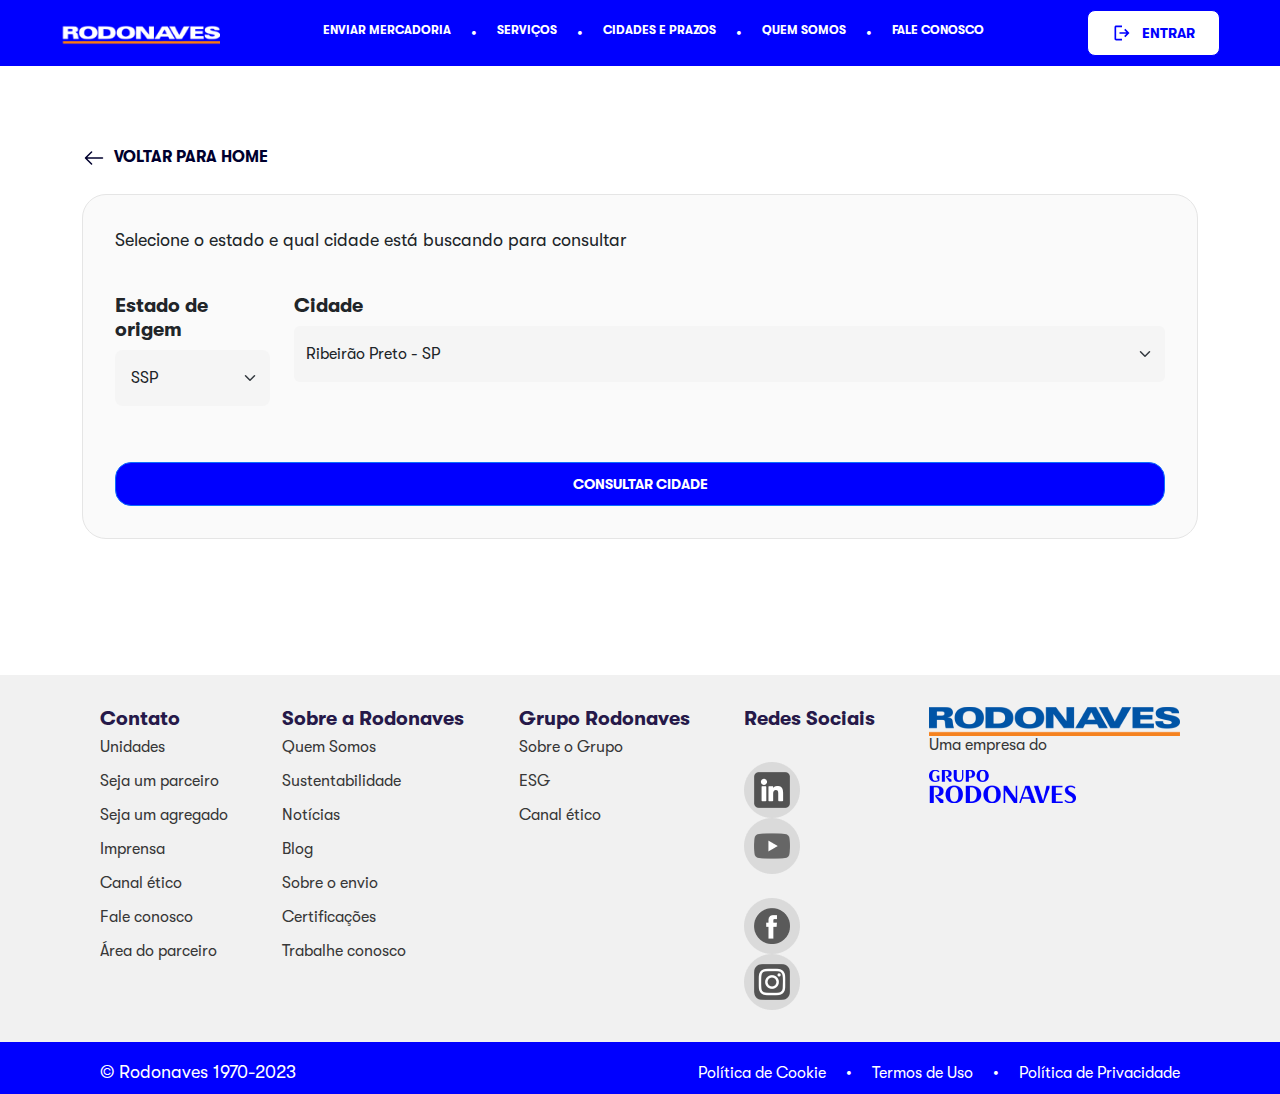
==== address-locator.html @ 91334542 "address locator cmp added" ====
<!DOCTYPE html>
<html lang="en" class="no-js">
<head>
   <meta charset="utf-8">
   <meta http-equiv="x-ua-compatible" content="ie=edge">
   <meta name="viewport" content="width=device-width, initial-scale=1.0, shrink-to-fit=no">
   <meta name="keywords" content="clean,creative"/>
   <meta name="description" content="Bootstrap5">
   <meta name="author" content=""/>
   <meta name="color-scheme" content="light dark">
   <title>Redonaves Html template</title>
   <!-- plugins css -->
   <link rel="stylesheet" href="styles/css/bootstrap.min.css">
   <!-- main css -->
   <link rel="stylesheet" href="styles/css/fonts.css">
   <link rel="stylesheet" href="styles/css/style.css">
</head>
<body>

   <header class="header">
      <div class="header-container">
        <img src="./images/logo.png" alt="Logo" class="logo" />
        <ul class="nav-links">
          <li><a href="#">ENVIAR MERCADORIA</a></li>
          <li>•</li>

          <li>
            <a href="#">
              SERVIÇOS
              <!-- <span><img src="./images/chevron-down.png" alt="" /></span
            > -->
            </a>
            <!-- <div class="dropdown-content">
              <a href="#">Service 1</a>
              <a href="#">Service 2</a>
              <a href="#">Service 3</a>
            </div> -->
          </li>
          <li>•</li>

          <li>
            <a href="#"
              >CIDADES E PRAZOS
              <!-- <span
                ><img src="./images/chevron-down.png" alt="" /></span
            > -->
            </a>
            <!-- <div class="dropdown-content">
              <a href="#">Contact 1</a>
              <a href="#">Contact 2</a>
            </div> -->
          </li>
          <li>•</li>

          <li><a href="#">QUEM SOMOS</a></li>
          <li>•</li>

          <li>
            <a href="#">FALE CONOSCO</a>
          </li>
        </ul>
        <button class="login-button">
          <span><img src="./images/Icon-test.svg" alt="" /></span>ENTRAR
        </button>
        <div class="mobile-nav">
          <img class="menu" src="./images/menu.png" alt="" />
          <img class="user" src="./images/user.png" alt="" />
        </div>
      </div>
    </header>

    <div class="page-wrapper">
      <div class="address-locator">
        <div class="address-locator__inner container">
            <a href="#" class="link-back-to-home">
                <svg class="link-back-to-home__icon" xmlns="http://www.w3.org/2000/svg" width="24" height="24" viewBox="0 0 24 24" fill="none">
                    <path d="M9.57 5.92993L3.5 11.9999L9.57 18.0699M20.5 11.9999H3.67" stroke="#00002E" stroke-width="1.5" stroke-miterlimit="10" stroke-linecap="round" stroke-linejoin="round"/>
                    </svg>
                <span>Voltar para home</span> 
            </a>
            <div class="form-redonaves">
                <p class="form-header">Selecione o estado e qual cidade está buscando para consultar</p>
                <form>
                    <div class="row form-group">
                      <div class="col-md-2">
                        <div class="mb-3">
                            <label class="form-label">Estado de origem</label>
                            <select class="form-select form-select-lg" aria-label="select box">
                                <option selected>SSP</option>
                                <option value="1">One</option>
                                <option value="2">Two</option>
                                <option value="3">Three</option>
                              </select>
                        </div>
                      </div>
                      <div class="col-md-10">
                        <label for="selectFormOne" class="form-label">Cidade</label>
                        <select class="form-select mb-3" aria-label="">
                            <option selected>Ribeirão Preto - SP</option>
                            <option value="1">One</option>
                            <option value="2">Two</option>
                            <option value="3">Three</option>
                          </select>
                      </div>
                    </div>
                    <div class="row">
                        <div class="col-12">
                              <button type="submit" class="btn btn-primary btn-submit">CONSULTAR CIDADE</button>
                        </div>
                    </div>
                </form>
            </div>
        </div>
      </div>
    </div>


    <!-- footer -->
    <footer>
      <div class="footer-container">
        <div class="footer-row">
          <h2>Contato</h2>
          <p>Unidades</p>
          <p>Seja um parceiro</p>
          <p>Seja um agregado</p>
          <p>Imprensa</p>
          <p>Canal ético</p>
          <p>Fale conosco</p>
          <p>Área do parceiro</p>
        </div>
        <div class="footer-row">
          <h2>Sobre a Rodonaves</h2>
          <p>Quem Somos</p>
          <p>Sustentabilidade</p>
          <p>Notícias</p>
          <p>Blog</p>
          <p>Sobre o envio</p>
          <p>Certificações</p>
          <p>Trabalhe conosco</p>
        </div>
        <div class="footer-row">
          <h2>Grupo Rodonaves</h2>
          <p>Sobre o Grupo</p>
          <p>ESG</p>
          <p>Canal ético</p>
        </div>
        <div class="footer-row">
          <h2>Redes Sociais</h2>
          <br />
          <a href=""><img src="./images/LinkedIn.png" alt="" /></a>
          <a href=""><img src="./images/YouTube.png" alt="" /></a> <br />
          <a href=""><img src="./images/Facebook.png" alt="" /></a>
          <a href=""><img src="./images/Instagram.png" alt="" /></a>
        </div>

        <div class="footer-row">
          <img src="./images/Logo-Rodonaves.png" alt="" />
          <p>Uma empresa do</p>
          <img src="./images/logo-grupo-rodonaves.png" alt="" />
        </div>
      </div>
    </footer>
    <div class="bottom-sec">
      <div class="bottom-wrap">
        <div class="copyright">
          <p>© Rodonaves 1970-2023</p>
        </div>
        <div class="bottom-links">
          <a href="#">Política de Cookie</a><span> • </span>
          <a href="#">Termos de Uso</a><span> • </span>
          <a href="#">Política de Privacidade</a>
        </div>
      </div>
    </div>

   <!-- jQuery -->
   <script src="scripts/jquery-3.7.1.min.js"></script>
   <script src="scripts/jquery-migrate-3.4.1.min.js"></script>
   <!-- plugins and framework js -->
   <script src="scripts/bootstrap.bundle.min.js"></script>
   <!-- Custom js -->
   <script src="scripts/main.js"></script>
</body>
</html>
---- styles/css/fonts.css ----
@font-face {
    font-family: "GT-Walsheim";
    src: url("../../fonts/GT-Walsheim/GT-Walsheim-Regular.woff2") format("woff2"),
      url("../../fonts/GT-Walsheim/GT-Walsheim-Regular.woff") format("woff");
    font-weight: normal;
    font-style: normal;
  }
  
  @font-face {
    font-family: "GT-Walsheim";
    src: url("../../fonts/GT-Walsheim/GT-Walsheim-Bold.woff2") format("woff2"),
      url("../../fonts/GT-Walsheim/GT-Walsheim-Bold-Oblique.woff") format("woff");
    font-weight: 700;
    font-style: 400;
  }
---- styles/css/style.css ----
:root {
  --body-font: "GT-Walsheim";
  --header-font: "GT-Walsheim";
  --color-white:#ffffff;
  --color-black:#000000;
  --color-primary:#00002E;
  --color-secondary:#0000ff;
  --color-success:#28a745;
  --color-danger:#dc3545;
  --color-warning:#ffc107;
  --color-info:#17a2b8;
  --bg-white:#ffffff;
  --bg-black:#000000;
  --bg-primary:#0000ff;
  --bg-secondary:#0070F7;
  --bg-success:#28a745;
  --bg-danger:#dc3545;
  --bg-warning:#ffc107;
  --bg-info:#17a2b8;
}

*,
*::before,
*::after {
  box-sizing: border-box;
}

html {
  scroll-behavior: smooth;
}

img,
picture,
svg,
video {
  display: block;
  max-width: 100%;
}

input,
textarea,
button,
select {
  font: inherit;
}

:focus {
  box-shadow: none;
}

:disabled {
  cursor: not-allowed;
}

body {
  font-family: var(--body-font);
}

h1,
h2,
h3,
h4,
h5,
h6 {
  font-family: var(--header-font);
}

h2 {
  font-size: 48px;
}

h3 {
  font-size: 36px;
}

h4 {
  font-size: 32px;
  line-height: 38px;
  font-weight: 700;
}

h5 {
  font-size: 22px;
}

h6 {
  font-size: 18px;
}

p {
  font-size: 16px;
}

a {
  text-decoration: none;
}

ul {
  list-style: none;
  padding-left: 0;
  margin-bottom: 0;
}

@media (min-width: 1400px) {
  .container,
  .container-lg,
  .container-md,
  .container-sm,
  .container-xl,
  .container-xxl {
    max-width: 1120px;
  }
}

/* nav */
.mobile-nav {
  display: none;
}

.header {
  background-color: #0000ff;
  color: white;
  padding: 10px 0;
}

/* New container styling */
.header-container {
  display: flex;
  align-items: center;
  justify-content: space-between;
  padding: 0 20px;
  max-width: 1200px;
  margin: auto;
}

.header img.logo {
  width: 160px;
  height: 32px;
}

.nav-links {
  list-style-type: none;
  display: flex;
  gap: 0;
}

.nav-links li {
  position: relative;
  padding: 5px 10px;
}

.nav-links li a {
  text-decoration: none;
  color: white;
  display: flex;
  transition: 0.3s ease;
  font-size: 12px;
  font-style: normal;
  font-weight: 700;
  line-height: 18px;
  text-transform: uppercase;
}

.nav-links li a:hover {
  color: #030061;
}

.nav-links li:hover .dropdown-content {
  display: block;
}

.dropdown-content {
  display: none;
  position: absolute;
  background-color: #f9f9f9;
  min-width: 160px;
  box-shadow: 0px 8px 16px 0px rgba(0, 0, 0, 0.2);
  z-index: 1;
}

.dropdown-content a {
  color: black;
  padding: 12px 16px;
  text-decoration: none;
  display: block;
}

.dropdown-content a:hover {
  background-color: #f1f1f1;
}

.login-button {
  background-color: #ffffff;
  border: 1px solid #0000ff;
  color: #0000ff;
  padding: 12px 24px;
  cursor: pointer;
  border-radius: 8px;
  display: flex;
  align-items: center;
}

.login-button:hover {
  transition: 0.3s;
  transform: scale(1.1);
}

.login-button span {
  padding-right: 10px;
}

@media screen and (max-width: 950px) {
  .nav-links {
    display: none;
  }
  .login-button {
    display: none;
  }
  .mobile-nav {
    display: block;
    display: flex;
  }
  .mobile-nav .menu {
    padding-right: 16px;
    cursor: pointer;
  }
  .mobile-nav .user {
    cursor: pointer;
  }
}
/* footer */
footer {
  background-color: #f1f1f1;
}

.footer-container {
  display: flex;
  max-width: 1120px;
  margin: 0 auto;
  justify-content: space-between;
  padding-top: 32px;
  padding-left: 20px;
  padding-right: 20px;
}

.footer-container h2 {
  color: #261949;
  font-size: 20px;
  font-style: normal;
  font-weight: 700;
  line-height: normal;
}

.footer-container p {
  color: #383838;
  font-size: 16px;
  font-style: normal;
  font-weight: 400;
  line-height: normal;
}

.footer-row {
  padding-bottom: 32px;
}

@media screen and (max-width: 840px) {
  .footer-container {
    flex-direction: column;
    padding: 20px;
  }
}
/* bottom-sec */
.bottom-sec {
  background-color: #0000ff;
  height: 52px;
}

.bottom-wrap {
  display: flex;
  justify-content: space-between;
  align-items: center;
  padding: 17px 0;
  max-width: 1120px;
  margin: 0 auto;
  padding: 17px 20px 0;
}

.copyright p {
  margin: 0;
  color: #ffffff;
}

.bottom-links a {
  color: #ffffff;
  text-decoration: none;
}

.bottom-links a:hover {
  color: #030061;
}

.bottom-links span {
  color: #ffffff;
  padding: 0 16px;
}

@media screen and (max-width: 840px) {
  .bottom-links {
    display: none;
  }
  .bottom-wrap {
    justify-content: center;
  }
}
.btn {
  font-size: 16px;
  line-height: 20px;
  font-weight: 700;
  border-radius: 16px;
  padding: 10px;
  text-transform: uppercase;
}
.btn:hover {
  transform: scale(1.01);
}
.btn.btn-primary {
  background-color: var(--bg-primary);
}

.form-redonaves {
  --input-bg: #f5f5f5;
  padding: 32px;
  border-radius: 24px;
  border: 1px solid #e5e5e5;
  background: #fafafa;
}
.form-redonaves .form-header {
  max-width: 50%;
  font-size: 18px;
  font-weight: 500;
}
.form-redonaves .form-group {
  margin-block: 40px;
}
.form-redonaves .form-label {
  font-size: 20px;
  font-weight: 700;
  line-height: 24px;
}
.form-redonaves .form-select {
  font-size: 16px;
  font-weight: 500;
  line-height: 20px;
  min-height: 56px;
  background-color: var(--input-bg);
  border: none;
}
.form-redonaves .btn-submit {
  padding: 12px 24px;
  font-size: 14px;
  line-height: 18px;
  width: 100%;
}
.form-redonaves .btn-submit:hover {
  transform: scale(1.01);
}

.service-card-item {
  --card-bg:#FAFAFA;
  --card-border:#E5E5E5;
  --card-seperator-border:#F1F1F1;
  padding: 24px 16px;
  border: 1px solid var();
  background-color: var(--card-border);
  text-align: center;
  border-radius: 24px;
  margin-bottom: 24px;
}
.service-card-item__top {
  padding-block: 16px;
  border-bottom: 1px solid var(--card-seperator-border);
}
.service-card-item__top .title {
  font-size: 22px;
  line-height: 26px;
  font-weight: 700;
  text-transform: uppercase;
}
.service-card-item__top img {
  margin: 32px auto;
}
.service-card-item__top .name {
  font-size: 18px;
  line-height: 21px;
  margin-bottom: 4px;
}
.service-card-item__top .status {
  font-size: 14px;
  line-height: 18px;
  font-weight: 300;
  color: var(--color-secondary);
}
.service-card-item__bottom {
  padding-top: 24px;
  text-align: left;
}
.service-card-item__bottom .bottom-user:not(:last-child) {
  margin-bottom: 24px;
}
.service-card-item__bottom .bottom-user__name {
  font-size: 28px;
  line-height: 33px;
  font-weight: 500;
  margin-bottom: 0;
}
.service-card-item__bottom .bottom-user__info {
  display: flex;
  align-items: center;
  margin-bottom: 0;
}
.service-card-item__bottom .bottom-user__info img {
  margin-right: 12px;
}
.service-card-item__bottom .service-button {
  width: 100%;
}

.page-wrapper {
  padding-block: 80px;
}
.page-wrapper .link-back-to-home {
  display: inline-flex;
  align-items: center;
  font-size: 16px;
  font-weight: 700;
  line-height: 19.2px;
  text-transform: uppercase;
  margin-bottom: 24px;
  color: var(--color-primary);
}
.page-wrapper .link-back-to-home__icon {
  margin-right: 8px;
}

p,
input {
  font-family: "GT-Walsheim";
  font-size: 18px;
  font-style: normal;
  font-weight: 400;
  line-height: 150%;
}

button {
  font-family: "GT-Walsheim";
  font-size: 14px;
  font-style: normal;
  font-weight: 700;
  line-height: 18.2px; /* 130% */
  text-transform: uppercase;
}

button:hover {
  transition: 0.3s;
  transform: scale(1.1);
}

/* hero-section */
.hero-wrapper {
  background-color: #f5f5f5;
}

.hero-banner img {
  width: 100%;
}

.hero-content {
  max-width: 1120px;
  margin: 0 auto;
  padding: 20px;
  display: flex;
  margin-top: -103px;
}

.first-card {
  background-color: #ffffff;
  border-radius: 8px;
  padding: 32px 48px;
  margin-right: 24px;
  width: 548px;
  box-shadow: 0px 4px 16px 0px rgba(3, 0, 97, 0.0784313725);
}

.first-card h1 {
  color: #212121;
}

.first-card p {
  color: #383838;
}

.first-card button {
  border-radius: 8px;
  padding: 12px 24px;
  color: #ffffff;
  background-color: #0000ff;
  border: 0;
  cursor: pointer;
  margin-top: 24px;
  display: flex;
  align-items: center;
  margin-top: 43px;
}

#input1 {
  margin-right: 24px;
}

.tracking-form {
  background-color: #ffffff;
  border-radius: 8px;
  padding: 32px 48px;
  width: 548px;
  box-shadow: 0px 4px 16px 0px rgba(3, 0, 97, 0.0784313725);
}

.tracking-form h1 {
  color: #212121;
}

.tracking-form button {
  border-radius: 8px;
  padding: 12px 24px;
  color: #ffffff;
  background-color: #0000ff;
  border: 0;
  cursor: pointer;
  margin-top: 24px;
}

.form-row {
  display: flex;
  justify-content: start;
}

.form-row input {
  padding: 12px 16px;
  background-color: #f5f5f5;
  border-radius: 8px;
  color: #383838;
  border: 0;
  gap: 24px;
  margin-top: 24px;
  width: 80%;
}

@media screen and (max-width: 950px) {
  .form-row {
    flex-direction: column;
  }
  .hero-content {
    margin-top: -50px;
  }
}
@media screen and (max-width: 756px) {
  .hero-banner img {
    height: 198px;
  }
  .hero-content {
    flex-direction: column;
    gap: 20px;
  }
  .tracking-form {
    width: auto;
  }
  .first-card {
    width: auto;
    margin-right: 0;
  }
}
/* cards */
.cards {
  display: flex;
  max-width: 1120px;
  justify-content: center;
  flex-wrap: wrap;
  gap: 16px;
  margin: 0 auto;
  padding: 32px 0 80px;
}

.card {
  background-color: #0000ff;
  padding: 16px;
  border: 0;
  border-radius: 8px;
  width: 179px;
  text-align: center;
}

.card p {
  color: #ffffff;
  display: flex;
  justify-content: center;
}

.hero hr {
  border: 4px solid #ffb500;
  margin: 0;
}

.cards-title h2 {
  display: none;
}

@media screen and (max-width: 500px) {
  .cards {
    padding: 32px 20px 80px;
  }
  .cards-title h2 {
    display: block;
    color: #030061;
    text-align: center;
    font-size: 16px;
    font-style: normal;
    font-weight: 700;
    line-height: 150%; /* 24px */
    letter-spacing: 1px;
    text-transform: uppercase;
    margin-top: 32px;
  }
  .card {
    width: 100%;
    display: flex;
    align-items: center;
    justify-content: space-around;
  }
}
/* service-sec */
.service-sec {
  padding-top: 80px;
  padding-bottom: 120px;
}

.service-head h1 {
  color: #030061;
  text-align: center;
  text-align: center;
  font-size: 36px;
  font-style: normal;
  font-weight: 700;
  line-height: 150%; /* 54px */
  letter-spacing: 1px;
}

.service-head h1 span {
  color: #0000ff;
}

.service-head p {
  color: #383838;
  text-align: center;
}

.txt-img-wrapper {
  max-width: 1120px;
  margin: 0 auto;
  padding: 20px;
}

.txt-img-block {
  display: flex;
  align-items: center;
}

.text-side h2 {
  color: #030061;
  font-size: 32px;
  font-style: normal;
  font-weight: 700;
  line-height: 150%;
}

.text-side p {
  color: #383838;
  font-size: 16px;
  font-style: normal;
  font-weight: 400;
  line-height: 150%;
}

.text-side button {
  padding: 12px 24px;
  border-radius: 8px;
  cursor: pointer;
  display: inline-flex;
  align-items: center;
}

.middle-btn {
  display: flex;
  align-items: center;
  width: 100%;
  justify-content: center;
}

.last-btn {
  display: flex;
  align-items: center;
  width: 100%;
  justify-content: center;
}

.one-btn {
  background-color: #0000ff;
  color: #ffffff;
  border: 0;
  margin-right: 24px;
}

.two-btn {
  color: #0000ff;
  background-color: #ffffff;
  border: 1px solid #0000ff;
}

.middle-service {
  margin: 72px 0;
}

@media screen and (max-width: 900px) {
  .txt-img-wrapper {
    padding: 20px;
  }
  .txt-img-block {
    flex-direction: column-reverse;
  }
  .middle-service {
    flex-direction: column;
  }
  .img-side {
    width: 100%;
  }
  .img-side img {
    max-width: 100%;
    height: auto;
  }
  .one-btn {
    margin-bottom: 24px !important;
  }
  .text-side p {
    text-align: center;
  }
  .text-side h2 {
    text-align: center;
  }
  .text-side button {
    display: block;
    margin: 0 auto;
  }
  .service-head h1 {
    font-size: 20px;
    font-style: normal;
    font-weight: 700;
    line-height: 150%; /* 24px */
    text-transform: uppercase;
  }
}
/* numbers */
.numbers {
  background-color: #030061;
  padding: 80px 0 0;
}

.numbers-container {
  max-width: 1120px;
  margin: 0 auto;
}

.num-head h2 {
  color: #ffffff;
  padding-bottom: 32px;
  text-align: center;
  text-transform: uppercase;
  font-size: 24px;
  font-style: normal;
  font-weight: 700;
  line-height: 150%;
}

.num-item-wrapper {
  display: flex;
  justify-content: space-around;
}

.num-item h3 {
  color: #ffffff;
  text-align: center;
  font-size: 64px;
  font-style: normal;
  font-weight: 700;
  line-height: normal;
}

.num-item h3 span {
  color: #00d2cd;
}

.num-item p {
  color: #ffffff;
}

.num-item-two {
  padding: 56px 0 64px;
}

.bottom-btn {
  text-align: center;
  padding: 0 20px 80px;
}

.num-btn {
  padding: 12px 24px;
  color: #0000ff;
  border-radius: 8px;
  background-color: #ffffff;
  border: 1px solid #0000ff;
  cursor: pointer;
  margin-top: 64px;
}

.numbers hr {
  border: 4px solid #00d2cd;
  margin: 0;
}

@media screen and (max-width: 810px) {
  .num-item-wrapper {
    flex-direction: column;
  }
  .num-item {
    display: flex;
    flex-direction: column;
    align-items: center;
    padding-bottom: 50px;
  }
  .numbers-container {
    display: flex;
    justify-content: space-around;
    padding: 0 20px;
  }
  .num-item-two {
    padding: 0;
  }
  .num-item p {
    margin: 0;
  }
  .numbers hr {
    display: none;
  }
}
/* more sec */
.more-sec {
  background-color: #f5f5f5;
  padding-top: 80px;
}

.more-head h2 {
  color: #030061;
  text-transform: uppercase;
  text-align: center;
  font-size: 32px;
  font-style: normal;
  font-weight: 700;
  line-height: 150%; /* 48px */
  letter-spacing: 1px;
  text-transform: uppercase;
}

.more-head h2 span {
  color: #0000ff;
  text-transform: uppercase;
}

.more-head p {
  color: #383838;
  text-align: center;
  max-width: 548px;
  padding: 8px 0 56px;
  margin: 0 auto;
}

.more-cards {
  display: flex;
  max-width: 1120px;
  margin: 0 auto;
  gap: 20px;
  padding-bottom: 108px;
  padding-right: 20px;
  padding-left: 20px;
}

.card-item {
  background-image: url("./images/img-truck2.png");
  background-size: cover;
  position: relative;
  height: 198px;
  width: 397px;
  border-radius: 8px;
}

.card-item2 {
  background-image: url("./images/delivery.png");
}

.card-item3 {
  background-image: url("./images/person.png");
}

.more-btn {
  position: absolute;
  bottom: 0;
  background-color: #0000ff;
  width: 100%;
  padding: 16px 0;
  opacity: 82%;
  text-align: center;
  border-radius: 0 0 8px 8px;
  cursor: pointer;
}

.card-item a {
  color: #ffffff;
}

@media screen and (max-width: 840px) {
  .more-cards {
    flex-direction: column;
    gap: 40px;
  }
  .card-item {
    width: auto;
  }
}
/* pop-up */
.pop-up {
  display: flex;
  padding: 48px 96px;
  align-items: center;
  background-color: #ffffff;
  border-radius: 8px;
  position: relative;
  z-index: 9;
}

.pop-wrapper {
  max-width: 1120px;
  margin: 0 auto;
  padding: 20px 20px 56px;
}

.pop-up h3 {
  color: #030061;
  text-transform: uppercase;
  font-size: 32px;
  font-style: normal;
  font-weight: 700;
  line-height: 150%; /* 48px */
  letter-spacing: 1px;
  text-transform: uppercase;
}

.pop-up button {
  padding: 12px 24px;
  border-radius: 8px;
  color: #ffffff;
  background-color: #0000ff;
  border: 0;
  cursor: pointer;
  display: flex;
  align-items: center;
}

.pop-txt {
  margin-right: 72px;
}

@media screen and (max-width: 840px) {
  .pop-up {
    flex-direction: column-reverse;
    padding: 48px 16px;
  }
  .pop-txt {
    margin-right: 0;
    text-align: center;
  }
  .pop-up button {
    margin: 0 auto;
  }
}
/* video-section */
.video-section {
  margin-top: -156px;
  background-color: #030061;
}

.vid-sec-wrapper {
  max-width: 1120px;
  margin: 0 auto;
}

.vid-sec-container {
  display: flex;
  padding-top: 268px;
  padding-bottom: 190px;
}

.vid {
  width: 643px;
  height: 362px;
  margin-right: 24px;
  cursor: pointer;
}

.vid-txt h2 {
  color: #ffffff;
  font-size: 32px;
  font-style: normal;
  font-weight: 700;
  line-height: 38.4px;
}

.vid-txt h2 span {
  color: #ffb500;
}

.vid-txt p {
  color: #ffffff;
}

.vid-txt button {
  padding: 12px 24px;
  color: #0000ff;
  border-radius: 8px;
  border: 1px solid #0000ff;
  cursor: pointer;
  display: flex;
  align-items: center;
  width: 100%;
  justify-content: center;
}

@media screen and (max-width: 957px) {
  .video-section {
    margin-top: 0;
  }
  .vid-sec-wrapper {
    padding: 20px;
  }
  .vid-sec-container {
    flex-direction: column;
    padding-top: 48px;
    padding-bottom: 48px;
  }
  .vid-txt p {
    text-align: center;
  }
  .vid-txt h2 {
    text-align: center;
    padding-top: 20px;
  }
  .vid-txt button {
    margin: 0 auto;
  }
  .vid {
    width: 100%;
    height: auto;
  }
  .vid img {
    max-width: 100%;
    height: auto;
  }
}
.delivery .delivery-services__title {
  font-size: 32px;
  line-height: 38px;
  font-weight: 500;
  margin-top: 56px;
  margin-bottom: 48px;
  text-align: center;
}
.delivery .delivery-info .warning {
  font-size: 18px;
  line-height: 21px;
  font-weight: 700;
  color: #FFB500;
}
.delivery .delivery-info .delivery-text {
  font-size: 14px;
  line-height: 18px;
  font-weight: 300;
  margin-bottom: 0;
}

.address-locator .form-redonaves {
  margin-bottom: 56px;
}/*# sourceMappingURL=style.css.map */
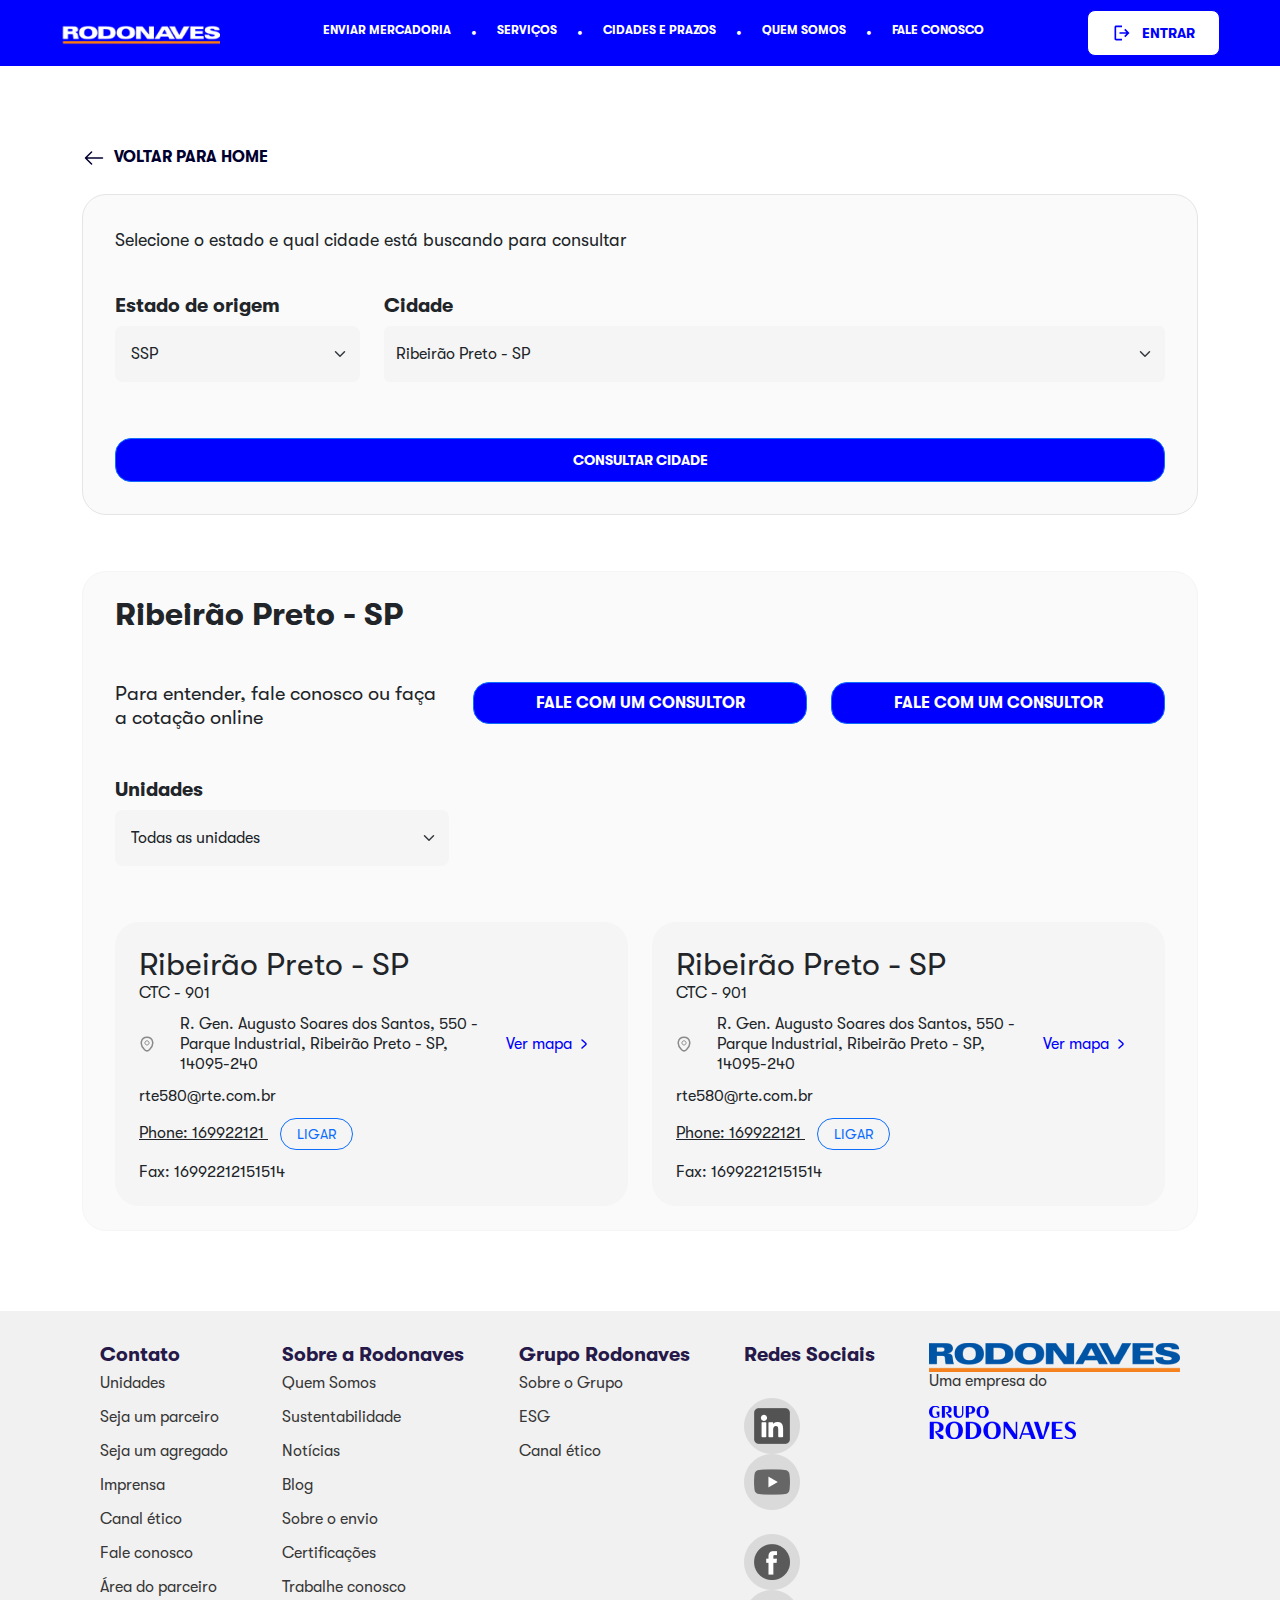
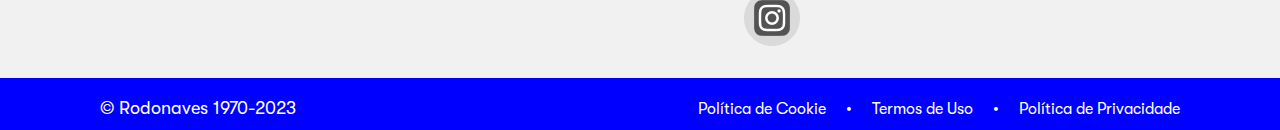
==== commit c137052d: "address locator done" ====
--- a/address-locator.html
+++ b/address-locator.html
@@ -82,7 +82,7 @@
                 <p class="form-header">Selecione o estado e qual cidade está buscando para consultar</p>
                 <form>
                     <div class="row form-group">
-                      <div class="col-md-2">
+                      <div class="col-md-3">
                         <div class="mb-3">
                             <label class="form-label">Estado de origem</label>
                             <select class="form-select form-select-lg" aria-label="select box">
@@ -93,7 +93,7 @@
                               </select>
                         </div>
                       </div>
-                      <div class="col-md-10">
+                      <div class="col-md-9">
                         <label for="selectFormOne" class="form-label">Cidade</label>
                         <select class="form-select mb-3" aria-label="">
                             <option selected>Ribeirão Preto - SP</option>
@@ -109,6 +109,102 @@
                         </div>
                     </div>
                 </form>
+            </div>
+            <div class="address-locator-details">
+                <h4 class="mb-0">Ribeirão Preto - SP</h4>
+                <div class="locator-top">
+                    <div class="row info-group">
+                        <div class="col-md-4">
+                            <div><p class="information mb-0">Para entender, fale conosco ou faça a cotação online</p></div>
+                        </div>
+                        <div class="col-md-4">
+                            <div> <button class="btn btn-primary w-100">FALE COM UM CONSULTOR</button> </div>
+                        </div>
+                        <div class="col-md-4">
+                            <div><button class="btn btn-primary w-100">FALE COM UM CONSULTOR</button></div>
+                        </div>
+                    </div>
+                            <div class="form-redonaves">
+                                <form>
+                                    <div class="row form-group">
+                                      <div class="col-md-4">
+                                        <div class="mb-0">
+                                            <label class="form-label">Unidades</label>
+                                            <select class="form-select form-select-lg" aria-label="select box">
+                                                <option selected>Todas as unidades</option>
+                                                <option value="1">One</option>
+                                                <option value="2">Two</option>
+                                                <option value="3">Three</option>
+                                              </select>
+                                        </div>
+                                      </div>
+                                    </div>
+                                </form>
+                            </div>
+                </div>
+                <div class="locator-bottom">
+                    <div class="row">
+                        <div class="col-md-6">
+                            <div class="locator-card">
+                                <h4 class="fw-medium mb-0">Ribeirão Preto - SP</h4>
+                                <div class="product-number">CTC - 901</div>
+                                <div class="card-info-group row align-items-center">
+                                    <div class="col-1">
+                                        <svg xmlns="http://www.w3.org/2000/svg" width="16" height="16" viewBox="0 0 16 16" fill="none">
+                                            <path d="M7.99992 8.95297C9.14867 8.95297 10.0799 8.02172 10.0799 6.87297C10.0799 5.72422 9.14867 4.79297 7.99992 4.79297C6.85117 4.79297 5.91992 5.72422 5.91992 6.87297C5.91992 8.02172 6.85117 8.95297 7.99992 8.95297Z" stroke="#8A8A8A"/>
+                                            <path d="M2.4133 5.65968C3.72664 -0.113657 12.28 -0.106991 13.5866 5.66634C14.3533 9.05301 12.2466 11.9197 10.4 13.693C9.05997 14.9863 6.93997 14.9863 5.5933 13.693C3.7533 11.9197 1.64664 9.04634 2.4133 5.65968Z" stroke="#8A8A8A" stroke-width="1.5"/>
+                                            </svg>
+                                    </div>
+                                    <div class="col-8">
+                                        <span>R. Gen. Augusto Soares dos Santos, 550 - Parque Industrial, Ribeirão Preto - SP, 14095-240</span>
+                                    </div>
+                                    <div class="col-3">
+                                        <a class="link" href=""><span>Ver mapa</span>
+                                            <svg class="ml-2" xmlns="http://www.w3.org/2000/svg" width="16" height="16" viewBox="0 0 16 16" fill="none">
+                                                <path d="M6 12L9.67453 8.70707C10.1085 8.31818 10.1085 7.68182 9.67453 7.29293L6 4" stroke="#0000FF" stroke-width="1.5" stroke-miterlimit="10" stroke-linecap="round" stroke-linejoin="round"/>
+                                                </svg></a>
+                                    </div>
+                                </div>
+                                <div class="email">rte580@rte.com.br</div>
+                                <div class="phone">
+                                    <span class="text-decoration-underline">Phone: 169922121 </span>
+                                    <button class="btn btn-outline-primary">Ligar</button>
+                                </div>
+                                <div class="fax">Fax: 16992212151514 </div>
+                            </div>
+                        </div>
+                        <div class="col-md-6">
+                            <div class="locator-card">
+                                <h4 class="fw-medium mb-0">Ribeirão Preto - SP</h4>
+                                <div class="product-number">CTC - 901</div>
+                                <div class="card-info-group row align-items-center">
+                                    <div class="col-1">
+                                        <svg xmlns="http://www.w3.org/2000/svg" width="16" height="16" viewBox="0 0 16 16" fill="none">
+                                            <path d="M7.99992 8.95297C9.14867 8.95297 10.0799 8.02172 10.0799 6.87297C10.0799 5.72422 9.14867 4.79297 7.99992 4.79297C6.85117 4.79297 5.91992 5.72422 5.91992 6.87297C5.91992 8.02172 6.85117 8.95297 7.99992 8.95297Z" stroke="#8A8A8A"/>
+                                            <path d="M2.4133 5.65968C3.72664 -0.113657 12.28 -0.106991 13.5866 5.66634C14.3533 9.05301 12.2466 11.9197 10.4 13.693C9.05997 14.9863 6.93997 14.9863 5.5933 13.693C3.7533 11.9197 1.64664 9.04634 2.4133 5.65968Z" stroke="#8A8A8A" stroke-width="1.5"/>
+                                            </svg>
+                                    </div>
+                                    <div class="col-8">
+                                        <span>R. Gen. Augusto Soares dos Santos, 550 - Parque Industrial, Ribeirão Preto - SP, 14095-240</span>
+                                    </div>
+                                    <div class="col-3">
+                                        <a class="link" href=""><span>Ver mapa</span>
+                                            <svg class="ml-2" xmlns="http://www.w3.org/2000/svg" width="16" height="16" viewBox="0 0 16 16" fill="none">
+                                                <path d="M6 12L9.67453 8.70707C10.1085 8.31818 10.1085 7.68182 9.67453 7.29293L6 4" stroke="#0000FF" stroke-width="1.5" stroke-miterlimit="10" stroke-linecap="round" stroke-linejoin="round"/>
+                                                </svg></a>
+                                    </div>
+                                </div>
+                                <div class="email">rte580@rte.com.br</div>
+                                <div class="phone">
+                                    <span class="text-decoration-underline">Phone: 169922121 </span>
+                                    <button class="btn btn-outline-primary">Ligar</button>
+                                </div>
+                                <div class="fax">Fax: 16992212151514 </div>
+                            </div>
+                        </div>
+                        
+                    </div>
+                </div>
             </div>
         </div>
       </div>
--- a/styles/css/style.css
+++ b/styles/css/style.css
@@ -1102,6 +1102,71 @@
   margin-bottom: 0;
 }
 
+.address-locator {
+  --locator-details-bg: #fafafa;
+  --locator-border-color: #f5f5f5;
+}
 .address-locator .form-redonaves {
   margin-bottom: 56px;
+}
+.address-locator .address-locator-details {
+  padding: 24px 32px;
+  border-radius: 24px;
+  border: 1px solid var(--locator-border-color);
+  background: var(--locator-details-bg);
+}
+.address-locator .address-locator-details .locator-top .form-redonaves {
+  padding: unset;
+  border: unset;
+  background: unset;
+  border-radius: unset;
+}
+.address-locator .address-locator-details .locator-top .form-redonaves .form-group {
+  margin-top: unset;
+  margin-bottom: 48px;
+}
+.address-locator .address-locator-details .locator-top .info-group {
+  margin-block: 48px;
+}
+.address-locator .address-locator-details .locator-top .info-group .information {
+  font-size: 20px;
+  line-height: 24px;
+}
+.address-locator .address-locator-details .locator-bottom .locator-card {
+  font-size: 16px;
+  line-height: 20px;
+  font-weight: 300;
+  padding: 24px;
+  background: #f5f5f5;
+  border-radius: 24px;
+}
+.address-locator .address-locator-details .locator-bottom .locator-card .product-number {
+  font-size: 16px;
+  line-height: 18px;
+  margin-bottom: 12px;
+}
+.address-locator .address-locator-details .locator-bottom .locator-card .card-info-group {
+  margin-bottom: 12px;
+}
+.address-locator .address-locator-details .locator-bottom .locator-card .card-info-group .link {
+  display: inline-flex;
+  align-items: center;
+  color: var(--color-secondary);
+}
+.address-locator .address-locator-details .locator-bottom .locator-card .card-info-group .link svg {
+  margin-left: 4px;
+}
+.address-locator .address-locator-details .locator-bottom .locator-card .phone,
+.address-locator .address-locator-details .locator-bottom .locator-card .email {
+  margin-bottom: 12px;
+}
+.address-locator .address-locator-details .locator-bottom .locator-card .btn {
+  font-size: 14px;
+  line-height: 18px;
+  font-weight: 400;
+  padding: 6px 16px;
+  margin-left: 12px;
+}
+.address-locator .address-locator-details .locator-bottom .locator-card .phone {
+  align-items: center;
 }/*# sourceMappingURL=style.css.map */